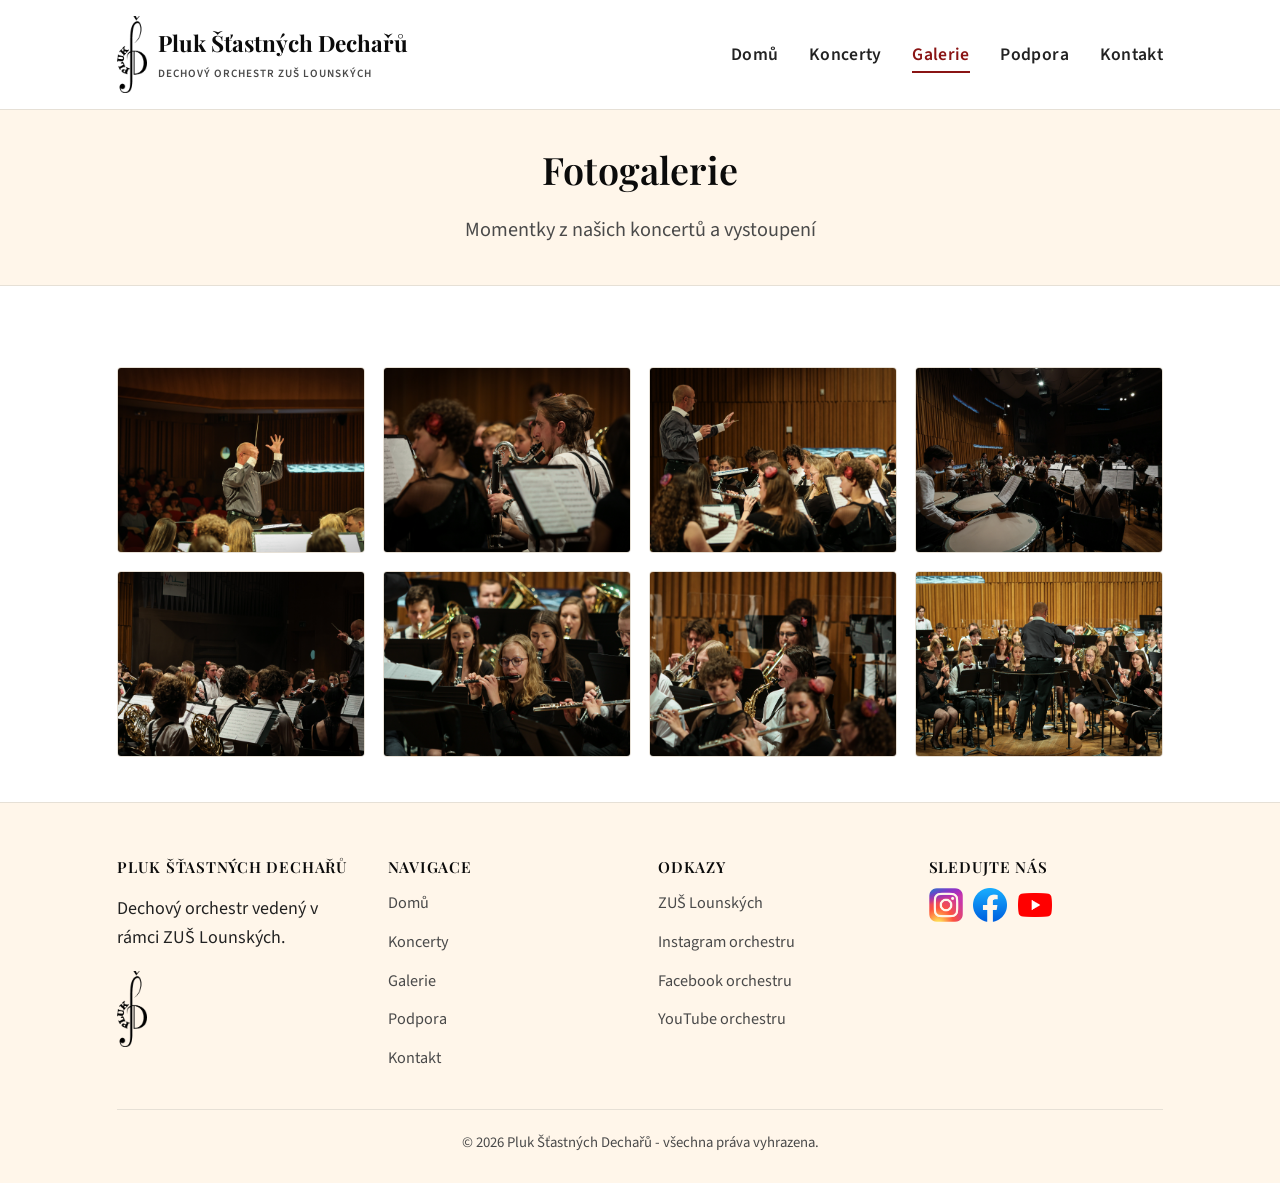
==== galerie.html @ f194db6c "init commit" ====
<!DOCTYPE html>
<html lang="cs">
<head>
<meta charset="UTF-8">
<meta name="viewport" content="width=device-width, initial-scale=1.0">
<title>Fotogalerie — Pluk Šťastných Dechařů</title>
<link rel="preconnect" href="https://fonts.googleapis.com">
<link href="https://fonts.googleapis.com/css2?family=Playfair+Display:wght@600;700&family=Source+Sans+Pro:wght@400;600;700&display=swap" rel="stylesheet">
<link rel="stylesheet" href="css/style.css">
<link rel="icon" href="img/icon/favicon_psd.png">
</head>
<body>

<header class="site-header">
  <div class="nav-wrap">
    <a href="index.html" class="brand">
      <img src="img/icon/logo_psd.png" alt="Pluk Šťastných Dechařů" class="brand-logo">
      <span>Pluk Šťastných Dechařů<small>Dechový orchestr ZUŠ Lounských</small></span>
    </a>
    <button class="menu-toggle" aria-label="Otevřít menu" aria-expanded="false">☰</button>
    <nav class="main-nav">
      <ul>
        <li><a href="index.html">Domů</a></li>
        <li><a href="koncerty.html">Koncerty</a></li>
        <li><a href="galerie.html" class="active">Galerie</a></li>
        <li><a href="podpora.html">Podpora</a></li>
        <li><a href="kontakt.html">Kontakt</a></li>
      </ul>
    </nav>
  </div>
</header>

<div class="page-header">
  <h1>Fotogalerie</h1>
  <p>Momentky z našich koncertů a vystoupení</p>
</div>

<main>
  <section>
    <div class="container">

      <div class="gallery-grid">

        <div class="gallery-item" data-caption="Koncert na Pražské konzervatoři 10.4.2024">
          <div class="placeholder-label"><img src="img/photos/PSD-039.jpg" alt=""><br></div>
          <div class="gallery-caption">Koncert na Pražské konzervatoři 10.4.2024</div>
        </div>

        <div class="gallery-item" data-caption="Koncert na Pražské konzervatoři 10.4.2024">
          <div class="placeholder-label"><img src="img/photos/PSD-062.jpg" alt=""><br></div>
          <div class="gallery-caption">Koncert na Pražské konzervatoři 10.4.2024</div>
        </div>

        <div class="gallery-item" data-caption="Koncert na Pražské konzervatoři 10.4.2024">
          <div class="placeholder-label"><img src="img/photos/PSD-068.jpg" alt=""><br></div>
          <div class="gallery-caption">Koncert na Pražské konzervatoři 10.4.2024</div>
        </div>

        <div class="gallery-item" data-caption="Koncert na Pražské konzervatoři 10.4.2024">
          <div class="placeholder-label"><img src="img/photos/PSD-111.jpg" alt=""><br></div>
          <div class="gallery-caption">Koncert na Pražské konzervatoři 10.4.2024</div>
        </div>

        <div class="gallery-item" data-caption="Koncert na Pražské konzervatoři 10.4.2024">
          <div class="placeholder-label"><img src="img/photos/PSD-136.jpg" alt=""><br></div>
          <div class="gallery-caption">Koncert na Pražské konzervatoři 10.4.2024</div>
        </div>

        <div class="gallery-item" data-caption="Koncert na Pražské konzervatoři 10.4.2024">
          <div class="placeholder-label"><img src="img/photos/PSD-151.jpg" alt=""><br></div>
          <div class="gallery-caption">Koncert na Pražské konzervatoři 10.4.2024</div>
        </div>

        <div class="gallery-item" data-caption="Koncert na Pražské konzervatoři 10.4.2024">
          <div class="placeholder-label"><img src="img/photos/PSD-156.jpg" alt=""><br></div>
          <div class="gallery-caption">Koncert na Pražské konzervatoři 10.4.2024</div>
        </div>

         <div class="gallery-item" data-caption="Koncert na Pražské konzervatoři 10.4.2024">
          <div class="placeholder-label"><img src="img/photos/PSD-157.jpg" alt=""><br></div>
          <div class="gallery-caption">Koncert na Pražské konzervatoři 10.4.2024</div>
        </div>

      </div>

    </div>
  </section>
</main>

<!-- Lightbox overlay -->
<div class="lightbox-overlay">
  <div class="lightbox-content">
    <button class="lightbox-close" aria-label="Zavřít">✕</button>
    <button class="lightbox-prev" aria-label="Předchozí">‹</button>
    <button class="lightbox-next" aria-label="Další">›</button>
    <div class="lightbox-body"></div>
    <div class="lightbox-caption"></div>
  </div>
</div>

<footer class="site-footer">
  <div class="container">
    <div class="footer-grid">
      <div>
        <h4>Pluk Šťastných Dechařů</h4>
        <p>Dechový orchestr vedený v rámci ZUŠ Lounských.</p>
        <img src="img/icon/logo_psd.png" alt="Pluk Šťastných Dechařů" class="brand-logo">
      </div>
      <div>
        <h4>Navigace</h4>
        <ul>
          <li><a href="index.html">Domů</a></li>
          <li><a href="koncerty.html">Koncerty</a></li>
          <li><a href="galerie.html">Galerie</a></li>
          <li><a href="podpora.html">Podpora</a></li>
          <li><a href="kontakt.html">Kontakt</a></li>
        </ul>
      </div>
      <div>
        <h4>Odkazy</h4>
        <ul>
          <li><a href="https://www.zuslounskych.cz" target="_blank" rel="noopener">ZUŠ Lounských</a></li>
          <li><a href="https://www.instagram.com/plukstastnychdecharu" target="_blank" rel="noopener">Instagram orchestru</a></li>
          <li><a href="https://www.facebook.com/stastnypluk" target="_blank" rel="noopener">Facebook orchestru</a></li>
          <li><a href="https://www.youtube.com/@plukstastnychdecharu8950" target="_blank" rel="noopener">YouTube orchestru</a></li>
        </ul>
      </div>
      <div>
        <h4>Sledujte nás</h4>
        <div class="social-icons">
          <a href="https://www.instagram.com/plukstastnychdecharu" aria-label="Instagram" target="_blank" rel="noopener"><img src="img/icon/socials/InstagramIcon.png" alt="Instagram"></a>
          <a href="https://www.facebook.com/stastnypluk" aria-label="Facebook" target="_blank" rel="noopener"><img src="img/icon/socials/FacebookIcon.png" alt="Facebook"></a>
          <a href="https://www.youtube.com/@plukstastnychdecharu8950" aria-label="YouTube" target="_blank" rel="noopener"><img src="img/icon/socials/YoutubeIcon.png" alt="YouTube"></a>
        </div>
      </div>
    </div>
    <div class="footer-bottom">
      &copy; <span id="year"></span> Pluk Šťastných Dechařů - všechna práva vyhrazena.
    </div>
  </div>
</footer>

<script src="js/main.js"></script>
<script>document.getElementById('year').textContent = new Date().getFullYear();</script>
</body>
</html>
---- css/style.css ----
/* ==========================================================================
   Pluk Šťastných Dechařů — hlavní stylopis
   Světlé, čisté téma s červeno-zlatými akcenty
   ========================================================================== */

:root {
  --white: #ffffff;
  --off-white: #fff5e8e7;
  --paper: #f4f1ec;
  --ink: #1c1411;
  --ink-soft: #4a3f3a;
  --ink-muted: #7a6e67;
  --line: #e6e0d6;
  --line-strong: #d8cfc0;

  --red: #7a1212;
  --red-dark: #5c0d0d;
  --red-soft: #a52424;
  --gold: #b8862b;
  --gold-bright: #c99b3a;
  --gold-bg: #fbf3df;

  --shadow-sm: 0 1px 3px rgba(28, 20, 17, 0.06), 0 1px 2px rgba(28, 20, 17, 0.08);
  --shadow-md: 0 4px 14px rgba(28, 20, 17, 0.08);
  --shadow-lg: 0 10px 30px rgba(28, 20, 17, 0.12);

  --radius-sm: 4px;
  --radius-md: 6px;
  --radius-lg: 8px;

  --ease: cubic-bezier(0.22, 1, 0.36, 1);

  --font-display: 'Playfair Display', 'Georgia', serif;
  --font-body: 'Source Sans Pro', 'Segoe UI', sans-serif;

  --max-width: 1100px;
}

* {
  box-sizing: border-box;
}

html {
  scroll-behavior: smooth;
}

body {
  margin: 0;
  font-family: var(--font-body);
  background: var(--white);
  color: var(--ink-soft);
  line-height: 1.65;
  min-height: 100vh;
  display: flex;
  flex-direction: column;
}

h1, h2, h3, h4 {
  font-family: var(--font-display);
  color: var(--ink);
  font-weight: 600;
  margin-top: 0;
  letter-spacing: 0.005em;
  line-height: 1.25;
}

a {
  color: var(--red);
  text-decoration: none;
  transition: color 0.2s ease;
}

a:hover {
  color: var(--red);
  text-decoration: underline;
}

img {
  max-width: 100%;
  display: block;
}

code {
  background: var(--paper);
  padding: 0.1rem 0.4rem;
  border-radius: var(--radius-sm);
  font-size: 0.9em;
}

.container {
  max-width: var(--max-width);
  margin: 0 auto;
  padding: 0 1.5rem;
}

/* ---------------- Header / Navigace ---------------- */

header.site-header {
  background: rgba(255, 255, 255, 0.92);
  backdrop-filter: blur(10px) saturate(140%);
  -webkit-backdrop-filter: blur(10px) saturate(140%);
  border-bottom: 1px solid var(--line);
  position: sticky;
  top: 0;
  z-index: 100;
}

.nav-wrap {
  max-width: var(--max-width);
  margin: 0 auto;
  display: flex;
  align-items: center;
  justify-content: space-between;
  padding: 0.9rem 1.5rem;
}

.brand {
  display: flex;
  align-items: center;
  gap: 0.6rem;
  font-family: var(--font-display);
  font-size: 1.15rem;
  color: var(--ink);
  font-weight: 700;
}

.brand .note-icon {
  display: none;
}

.brand-logo {
  width: 30px;
  height: auto;
  object-fit: contain;
  display: block;
  border-radius: 6px;
}

.brand small {
  display: block;
  font-family: var(--font-body);
  font-size: 0.62rem;
  color: var(--ink-muted);
  font-weight: 600;
  letter-spacing: 0.09em;
  text-transform: uppercase;
  margin-top: 0.15rem;
}

nav.main-nav ul {
  list-style: none;
  display: flex;
  gap: 1.7rem;
  margin: 0;
  padding: 0;
}

nav.main-nav a {
  position: relative;
  color: var(--ink-soft);
  font-weight: 600;
  font-size: 0.88rem;
  letter-spacing: 0.02em;
  padding-bottom: 4px;
  transition: color 0.2s ease;
}

nav.main-nav a::after {
  content: '';
  position: absolute;
  left: 0;
  bottom: -2px;
  width: 0;
  height: 2px;
  background: var(--red);
  transition: width 0.25s var(--ease);
}

nav.main-nav a:hover,
nav.main-nav a.active {
  color: var(--red);
  text-decoration: none;
}

nav.main-nav a:hover::after,
nav.main-nav a.active::after {
  width: 100%;
}

.menu-toggle {
  display: none;
  background: var(--white);
  border: 1px solid var(--line-strong);
  color: var(--ink);
  font-size: 1.3rem;
  padding: 0.3rem 0.7rem;
  border-radius: var(--radius-sm);
  cursor: pointer;
  transition: background 0.2s ease;
}

.menu-toggle:hover {
  background: var(--paper);
}

@media (max-width: 760px) {
  .menu-toggle {
    display: block;
  }

  nav.main-nav {
    width: 100%;
    display: none;
  }

  nav.main-nav.open {
    display: block;
  }

  nav.main-nav ul {
    flex-direction: column;
    gap: 0;
    border-top: 1px solid var(--line);
    margin-top: 0.8rem;
  }

  nav.main-nav a {
    display: block;
    padding: 0.8rem 0.2rem;
  }

  .nav-wrap {
    flex-wrap: wrap;
  }
}

/* ---------------- Hero ---------------- */

.hero {
  text-align: center;
  padding: 2rem 1.5rem 1rem;
  background: var(--off-white);
  border-bottom: 1px solid var(--line);
}

.hero h1 {
  font-size: clamp(1.9rem, 3.6vw, 2.7rem);
  margin-bottom: 0.7rem;
}

.hero .subtitle {
  font-size: 1.08rem;
  color: var(--ink-muted);
  font-weight: 400;
  max-width: 560px;
  margin: 0 auto 1.6rem;
}

.hero .badges {
  display: flex;
  flex-wrap: wrap;
  justify-content: center;
  gap: 0.6rem;
  margin-top: 0.5rem;
}

.hero .badge {
  display: inline-flex;
  align-items: center;
  gap: 0.4rem;
  padding: 0.45rem 1.1rem;
  border: 1px solid var(--line-strong);
  background: var(--white);
  border-radius: var(--radius-sm);
  color: var(--ink-soft);
  font-size: 0.82rem;
  font-weight: 600;
  letter-spacing: 0.02em;
}

/* ---------------- Sekce obecně ---------------- */

main {
  flex: 1;
}

section {
  padding: 2.5rem 0;
}

section.alt {
  background: var(--off-white);
  border-top: 1px solid var(--line);
  border-bottom: 1px solid var(--line);
}

.section-title {
display: table;
margin: 0 auto 2.2rem;
font-size: 1.55rem;
position: relative;
}

.section-title::after {
content: '';
display: block;
width: 100%;
height: 2px;
background: var(--red);
margin: 0.7rem auto 0;
}

.lead {
  font-size: 1.04rem;
  max-width: 960px;
  margin: 0 auto 1rem;
  text-align: center;
  color: var(--ink-soft);
}

/* ---------------- Karty / Statistiky ---------------- */

.stats-grid {
  display: grid;
  grid-template-columns: repeat(auto-fit, minmax(150px, 1fr));
  gap: 1.2rem;
  margin-top: 2.5rem;
}

.stat-card {
  text-align: center;
  background: var(--white);
  border: 1px solid var(--line);
  border-radius: var(--radius-md);
  padding: 1.6rem 1rem;
  transition: border-color 0.2s ease, box-shadow 0.2s ease;
}

.stat-card:hover {
  border-color: var(--line-strong);
  box-shadow: var(--shadow-sm);
}

.stat-card .num {
  font-family: var(--font-display);
  font-size: 1.9rem;
  color: var(--red);
  display: block;
  font-weight: 700;
}

.stat-card .label {
  font-size: 0.8rem;
  color: var(--ink-muted);
  text-transform: uppercase;
  letter-spacing: 0.05em;
}

.cards-grid {
  display: grid;
  grid-template-columns: repeat(auto-fit, minmax(260px, 1fr));
  gap: 1.4rem;
  margin-top: 2rem;
}

.card {
  background: var(--white);
  border: 1px solid var(--line);
  border-radius: var(--radius-md);
  padding: 1.7rem;
  transition: border-color 0.2s ease, box-shadow 0.2s ease;
}

.card:hover {
  border-color: var(--line-strong);
  box-shadow: var(--shadow-sm);
}

.card h3 {
  font-size: 1.08rem;
  margin-bottom: 0.5rem;
}

/* ---------------- Tlačítka ---------------- */

.btn {
  display: inline-block;
  background: var(--red);
  color: var(--white);
  font-weight: 600;
  padding: 0.8rem 1.8rem;
  border-radius: var(--radius-sm);
  border: 1px solid var(--red);
  cursor: pointer;
  font-size: 0.95rem;
  letter-spacing: 0.01em;
  transition: background 0.2s var(--ease), transform 0.2s var(--ease), box-shadow 0.2s var(--ease);
}

.btn:hover {
  background: var(--red-dark);
  transform: translateY(-2px);
  box-shadow: var(--shadow-md);
  text-decoration: none;
  color: var(--white);
}

.btn-outline {
  background: var(--white);
  border: 1px solid var(--line-strong);
  color: var(--ink);
}

.btn-outline:hover {
  background: var(--paper);
  color: var(--ink);
  box-shadow: none;
}

.btn-sm {
  padding: 0.55rem 1.2rem;
  font-size: 0.85rem;
}

.cta-center {
  text-align: center;
  margin-top: 2.5rem;
}

/* ---------------- Koncerty / Aktuality ---------------- */

.event-card {
  display: flex;
  gap: 1.5rem;
  background: var(--white);
  border: 1px solid var(--line);
  border-radius: var(--radius-md);
  padding: 1.5rem;
  margin-bottom: 1.2rem;
  align-items: flex-start;
  transition: border-color 0.2s ease, box-shadow 0.2s ease;
}

.event-card:hover {
  border-color: var(--line-strong);
  box-shadow: var(--shadow-sm);
}

.event-date {
  flex: 0 0 74px;
  text-align: center;
  background: var(--red);
  color: var(--white);
  border-radius: var(--radius-sm);
  padding: 0.65rem 0.4rem;
  font-weight: 700;
}

.event-date .day {
  font-size: 1.5rem;
  font-family: var(--font-display);
  line-height: 1;
}

.event-date .month {
  text-transform: uppercase;
  font-size: 0.68rem;
  letter-spacing: 0.05em;
  opacity: 0.9;
}

.event-info {
  flex: 1;
  min-width: 0;
}

.event-info h3 {
  margin-bottom: 0.3rem;
  font-size: 1.1rem;
}

.event-info .meta {
  color: var(--red);
  font-size: 0.85rem;
  font-weight: 600;
  margin-bottom: 0.5rem;
  display: flex;
  flex-wrap: wrap;
  gap: 0.3rem 1rem;
}

.event-info p.desc {
  margin: 0 0 0.9rem;
  color: var(--ink-soft);
}

.event-map-link {
  display: inline-flex;
  align-items: center;
  gap: 0.4rem;
  font-size: 0.85rem;
  font-weight: 600;
  color: var(--ink);
  border: 1px solid var(--line-strong);
  background: var(--off-white);
  padding: 0.45rem 0.95rem;
  border-radius: var(--radius-sm);
  transition: background 0.2s ease, border-color 0.2s ease;
}

.event-map-link:hover {
  background: var(--paper);
  border-color: var(--gold);
  text-decoration: none;
  color: var(--ink);
}

.event-map-embed {
  margin-top: 1rem;
  border-radius: var(--radius-sm);
  overflow: hidden;
  border: 1px solid var(--line);
}

.event-map-embed iframe {
  display: block;
  width: 100%;
  height: 220px;
  border: 0;
  filter: grayscale(0.25) contrast(1.02);
}

.tag-past {
  opacity: 0.75;
}

@media (max-width: 560px) {
  .event-card {
    flex-direction: column;
    align-items: flex-start;
  }

  .event-date {
    align-self: flex-start;
  }
}

/* ---------------- Galerie ---------------- */

.gallery-grid {
  display: grid;
  grid-template-columns: repeat(auto-fill, minmax(220px, 1fr));
  gap: 1rem;
  margin-top: 2rem;
}

.gallery-item {
  position: relative;
  border-radius: var(--radius-sm);
  overflow: hidden;
  cursor: pointer;
  border: 1px solid var(--line);
  aspect-ratio: 4 / 3;
  background: var(--paper);
  transition: border-color 0.2s ease, box-shadow 0.2s ease;
}

.gallery-item:hover {
  border-color: var(--line-strong);
  box-shadow: var(--shadow-sm);
}

.gallery-item img {
  width: 100%;
  height: 100%;
  object-fit: cover;
  transition: transform 0.4s var(--ease);
}

.gallery-item:hover img {
  transform: scale(1.05);
}

.gallery-item .placeholder-label {
  position: absolute;
  inset: 0;
  display: flex;
  align-items: center;
  justify-content: center;
  text-align: center;
  font-size: 0.82rem;
  color: var(--ink-muted);
}

.gallery-caption {
  position: absolute;
  bottom: 0;
  left: 0;
  right: 0;
  background: linear-gradient(0deg, rgba(28,20,17,0.78), transparent);
  color: var(--white);
  font-size: 0.78rem;
  padding: 1.2rem 0.6rem 0.4rem;
  opacity: 0;
  transition: opacity 0.2s ease;
}

.gallery-item:hover .gallery-caption {
  opacity: 1;
}

/* Lightbox */

.lightbox-overlay {
  position: fixed;
  inset: 0;
  background: rgba(20, 14, 12, 0.92);
  display: none;
  align-items: center;
  justify-content: center;
  z-index: 1000;
  padding: 2rem;
}

.lightbox-overlay.open {
  display: flex;
}

.lightbox-content {
  max-width: 90vw;
  max-height: 85vh;
  text-align: center;
  position: relative;
}

.lightbox-content img,
.lightbox-content .placeholder-label {
  max-width: 100%;
  max-height: 75vh;
  border-radius: var(--radius-sm);
}

.lightbox-content .placeholder-label {
  width: 70vw;
  max-width: 700px;
  aspect-ratio: 4/3;
  display: flex;
  align-items: center;
  justify-content: center;
  background: var(--off-white);
  color: var(--ink-muted);
  margin: 0 auto;
}

.lightbox-caption {
  margin-top: 1rem;
  color: var(--white);
  font-size: 0.95rem;
}

.lightbox-close,
.lightbox-prev,
.lightbox-next {
  position: absolute;
  background: rgba(255,255,255,0.95);
  border: none;
  color: var(--ink);
  cursor: pointer;
  border-radius: 50%;
  width: 40px;
  height: 40px;
  font-size: 1.2rem;
  line-height: 1;
  display: flex;
  align-items: center;
  justify-content: center;
}

.lightbox-close {
  top: -3rem;
  right: 0;
}

.lightbox-prev {
  left: -3.5rem;
  top: 50%;
  transform: translateY(-50%);
}

.lightbox-next {
  right: -3.5rem;
  top: 50%;
  transform: translateY(-50%);
}

@media (max-width: 700px) {
  .lightbox-prev { left: 0.2rem; }
  .lightbox-next { right: 0.2rem; }
  .lightbox-close { top: 0.2rem; right: 0.2rem; }
}

/* ---------------- Podpora ---------------- */

.support-box {
  max-width: 560px;
  margin: 2rem auto;
  text-align: center;
  background: var(--white);
  border: 1px solid var(--line-strong);
  border-radius: var(--radius-lg);
  padding: 2.4rem 2rem;
  box-shadow: var(--shadow-md);
}

.support-box .account-number {
  font-family: var(--font-display);
  font-size: clamp(1.5rem, 4.5vw, 2.1rem);
  color: var(--red);
  letter-spacing: 0.02em;
  margin: 1rem 0;
  word-break: break-word;
  font-weight: 700;
}

.support-box .qr-placeholder {
  width: 150px;
  height: 150px;
  margin: 1.2rem auto 0;
  background: repeating-conic-gradient(var(--paper) 0% 25%, var(--ink) 0% 50%) 0 0/18px 18px;
  border: 1px solid var(--line-strong);
  border-radius: var(--radius-sm);
}

.supporters-list {
  display: flex;
  flex-wrap: wrap;
  gap: 0.6rem;
  justify-content: center;
  margin-top: 1.5rem;
}

.supporter-pill {
  background: var(--gold-bg);
  border: 1px solid var(--line-strong);
  color: var(--ink-soft);
  padding: 0.4rem 1rem;
  border-radius: var(--radius-sm);
  font-size: 0.86rem;
}

/* ---------------- Kontakt ---------------- */

.contact-grid {
  display: grid;
  grid-template-columns: repeat(auto-fit, minmax(340px, 1fr));
  gap: 1.4rem;
  margin-top: 2rem;
}

.contact-card {
  background: var(--white);
  border: 1px solid var(--line);
  border-radius: var(--radius-md);
  padding: 1.7rem;
  text-align: center;
  transition: border-color 0.2s ease, box-shadow 0.2s ease;
}

.contact-card:hover {
  border-color: var(--line-strong);
  box-shadow: var(--shadow-sm);
}

.contact-card .icon {
  display: none;
}

.contact-card h3 {
  font-size: 1rem;
  margin-bottom: 0.5rem;
}

form.contact-form {
  max-width: 600px;
  margin: 2.5rem auto 0;
  display: grid;
  gap: 1rem;
}

form.contact-form label {
  font-weight: 600;
  color: var(--ink);
  margin-bottom: 0.3rem;
  display: block;
  font-size: 0.92rem;
}

form.contact-form input,
form.contact-form textarea {
  width: 100%;
  padding: 0.7rem 0.9rem;
  border-radius: var(--radius-sm);
  border: 1px solid var(--line-strong);
  background: var(--white);
  color: var(--ink);
  font-family: var(--font-body);
  font-size: 1rem;
}

form.contact-form textarea {
  min-height: 140px;
  resize: vertical;
}

form.contact-form input:focus,
form.contact-form textarea:focus {
  outline: 2px solid var(--gold);
  outline-offset: 1px;
}

/* ---------------- Footer ---------------- */

footer.site-footer {
  background: var(--off-white);
  border-top: 1px solid var(--line);
  padding: 3rem 0 1.5rem;
  margin-top: auto;
}

.footer-grid {
  display: grid;
  grid-template-columns: repeat(auto-fit, minmax(200px, 1fr));
  gap: 2rem;
  margin-bottom: 1.5rem;
}

.footer-grid h4 {
  font-size: 0.85rem;
  color: var(--ink);
  margin-bottom: 0.7rem;
  text-transform: uppercase;
  letter-spacing: 0.05em;
}

.footer-grid ul {
  list-style: none;
  padding: 0;
  margin: 0;
}

.footer-grid li {
  margin-bottom: 0.5rem;
}

.footer-grid a {
  color: var(--ink-muted);
  font-size: 0.9rem;
}

.footer-bottom {
  text-align: center;
  border-top: 1px solid var(--line);
  padding-top: 1.2rem;
  font-size: 0.82rem;
  color: var(--ink-muted);
}

.social-icons {
  display: flex;
  gap: 0.6rem;
}

.social-icons a {
  display: inline-flex;
  align-items: center;
  justify-content: center;
  width: auto;
  height: auto;
  border: none;
  background: transparent;
  border-radius: 0;
  font-size: 1rem;
  transition: transform 0.2s ease;
}

.social-icons a img {
  width: 34px;
  height: 34px;
  object-fit: contain;
}

.social-icons a:hover {
  border-color: var(--gold);
  transform: translateY(-2px);
  text-decoration: none;
}

/* ---------------- Page header pro podstránky ---------------- */

.page-header {
  text-align: center;
  padding: 2rem 1.5rem 1rem;
  background: var(--off-white);
  border-bottom: 1px solid var(--line);
}

.page-header h1 {
  font-size: clamp(1.6rem, 3vw, 2.1rem);
  margin-bottom: 0.4rem;
}

.page-header p {
  color: var(--ink-muted);
  font-size: 1rem;
}

/* ---------------- Desktop adjustments: larger text + higher contrast ---------------- */
@media (min-width: 761px) {
  :root {
    /* Slightly larger base font for rem sizing on desktop */
    font-size: 18px;

    /* Stronger contrast colors for better readability on larger screens */
    --ink: #0b0b0b;        /* very dark text */
    --ink-soft: #222222;   /* primary body text */
    --ink-muted: #4a4a4a;  /* secondary text */
    --red: #8a1414;        /* slightly brighter red */
    --gold: #c99b3a;       /* keep gold accent */
  }

  /* Larger base sizes for desktop */
  body { font-size: 1rem; }
  .brand { font-size: 1.25rem; }
  nav.main-nav a { font-size: 0.98rem; }
  .lead, .hero .subtitle, .page-header p { font-size: 1.12rem; }
  .card h3 { font-size: 1.14rem; }
  .stat-card .num { font-size: 2.1rem; }
  .btn { font-size: 1.04rem; padding: 0.9rem 2rem; }
}
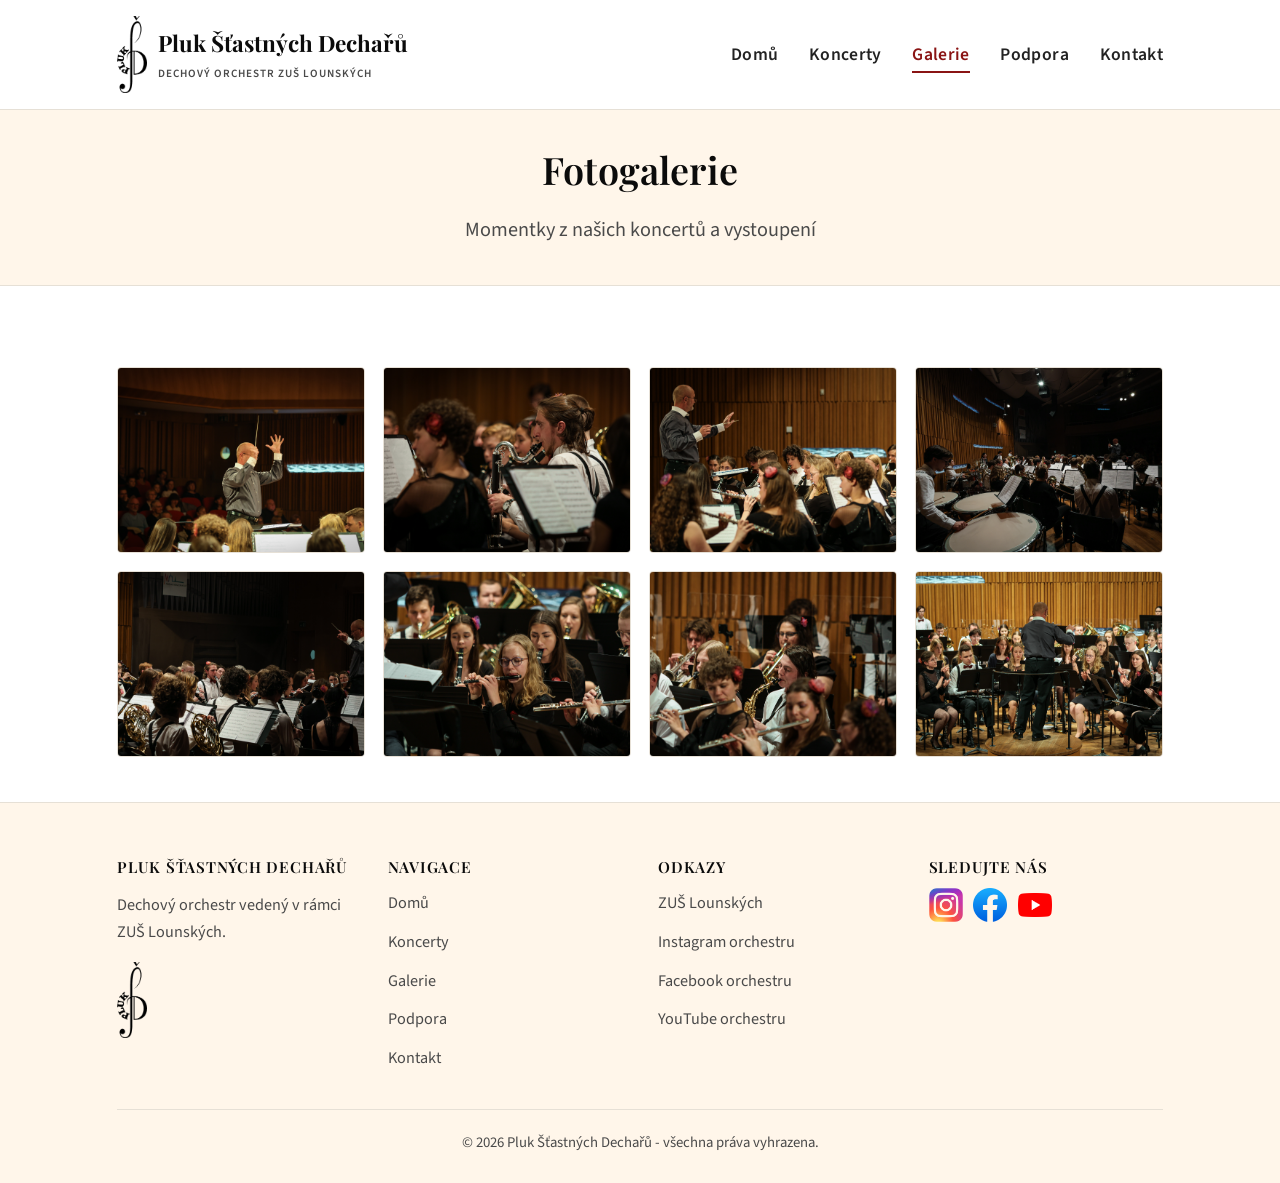
==== commit 2756863b: "minor touches, footer, logos, images, contact" ====
--- a/galerie.html
+++ b/galerie.html
@@ -87,24 +87,31 @@
   </section>
 </main>
 
-<!-- Lightbox overlay -->
 <div class="lightbox-overlay">
-  <div class="lightbox-content">
-    <button class="lightbox-close" aria-label="Zavřít">✕</button>
-    <button class="lightbox-prev" aria-label="Předchozí">‹</button>
-    <button class="lightbox-next" aria-label="Další">›</button>
-    <div class="lightbox-body"></div>
-    <div class="lightbox-caption"></div>
-  </div>
+ <div class="lightbox-content">
+  <button class="lightbox-close" aria-label="Zavřít">
+    <img src="img/icon/cross.png" alt="Zavřít">
+  </button>
+  <button class="lightbox-prev" aria-label="Předchozí">
+    <img src="img/icon/arrow-left.png" alt="Předchozí">
+  </button>
+  <button class="lightbox-next" aria-label="Další">
+    <img src="img/icon/arrow-right.png" alt="Další">
+  </button>
+  <div class="lightbox-body"></div>
+  <div class="lightbox-caption"></div>
+</div>
 </div>
 
 <footer class="site-footer">
   <div class="container">
     <div class="footer-grid">
       <div>
+        <a href="index.html">
         <h4>Pluk Šťastných Dechařů</h4>
         <p>Dechový orchestr vedený v rámci ZUŠ Lounských.</p>
         <img src="img/icon/logo_psd.png" alt="Pluk Šťastných Dechařů" class="brand-logo">
+        </a>
       </div>
       <div>
         <h4>Navigace</h4>
--- a/css/style.css
+++ b/css/style.css
@@ -633,70 +633,60 @@
   position: relative;
 }
 
-.lightbox-content img,
-.lightbox-content .placeholder-label {
-  max-width: 100%;
-  max-height: 75vh;
-  border-radius: var(--radius-sm);
-}
-
-.lightbox-content .placeholder-label {
-  width: 70vw;
-  max-width: 700px;
-  aspect-ratio: 4/3;
+/* Base button style: Transparent and invisible background */
+.lightbox-close,
+.lightbox-prev,
+.lightbox-next {
+  position: absolute;
+  background: transparent;
+  border: none;
+  cursor: pointer;
+  width: 45px;
+  height: 45px;
   display: flex;
   align-items: center;
   justify-content: center;
-  background: var(--off-white);
-  color: var(--ink-muted);
-  margin: 0 auto;
+  padding: 0;
+  transition: transform 0.2s ease;
+  z-index: 10;
+}
+
+/* The Icon images inside buttons */
+.lightbox-close img,
+.lightbox-prev img,
+.lightbox-next img {
+  width: 100%;
+  height: auto;
+  transition: transform 0.2s ease;
+  pointer-events: none; /* Allows click to pass through to the button */
+  filter: drop-shadow(0 2px 4px rgba(0,0,0,0.3)); /* Makes white icons pop on light photos */
+}
+
+/* Hover Scale Effect */
+.lightbox-close:hover img,
+.lightbox-prev:hover img,
+.lightbox-next:hover img {
+  transform: scale(1.2);
+}
+
+/* Positioning */
+.lightbox-close { top: -3rem; right: 0; }
+.lightbox-prev  { left: -3.5rem; top: 50%; transform: translateY(-50%); }
+.lightbox-next  { right: -3.5rem; top: 50%; transform: translateY(-50%); }
+
+/* Mobile Optimizations */
+@media (max-width: 700px) {
+  .lightbox-prev { left: -1.7rem; top: 40%}
+  .lightbox-next { right: -1.7rem; top: 40%}
+  .lightbox-close { top: -2rem; }
+  
+  .lightbox-prev, .lightbox-next, .lightbox-close  { width: 25px; height: 25px; }
 }
 
 .lightbox-caption {
   margin-top: 1rem;
   color: var(--white);
   font-size: 0.95rem;
-}
-
-.lightbox-close,
-.lightbox-prev,
-.lightbox-next {
-  position: absolute;
-  background: rgba(255,255,255,0.95);
-  border: none;
-  color: var(--ink);
-  cursor: pointer;
-  border-radius: 50%;
-  width: 40px;
-  height: 40px;
-  font-size: 1.2rem;
-  line-height: 1;
-  display: flex;
-  align-items: center;
-  justify-content: center;
-}
-
-.lightbox-close {
-  top: -3rem;
-  right: 0;
-}
-
-.lightbox-prev {
-  left: -3.5rem;
-  top: 50%;
-  transform: translateY(-50%);
-}
-
-.lightbox-next {
-  right: -3.5rem;
-  top: 50%;
-  transform: translateY(-50%);
-}
-
-@media (max-width: 700px) {
-  .lightbox-prev { left: 0.2rem; }
-  .lightbox-next { right: 0.2rem; }
-  .lightbox-close { top: 0.2rem; right: 0.2rem; }
 }
 
 /* ---------------- Podpora ---------------- */
@@ -750,9 +740,10 @@
 
 /* ---------------- Kontakt ---------------- */
 
+
 .contact-grid {
   display: grid;
-  grid-template-columns: repeat(auto-fit, minmax(340px, 1fr));
+  grid-template-columns: repeat(2, 1fr); 
   gap: 1.4rem;
   margin-top: 2rem;
 }
@@ -816,6 +807,12 @@
 form.contact-form textarea:focus {
   outline: 2px solid var(--gold);
   outline-offset: 1px;
+}
+
+@media (max-width: 768px) {
+  .contact-grid {
+    grid-template-columns: 1fr;
+  }
 }
 
 /* ---------------- Footer ---------------- */
